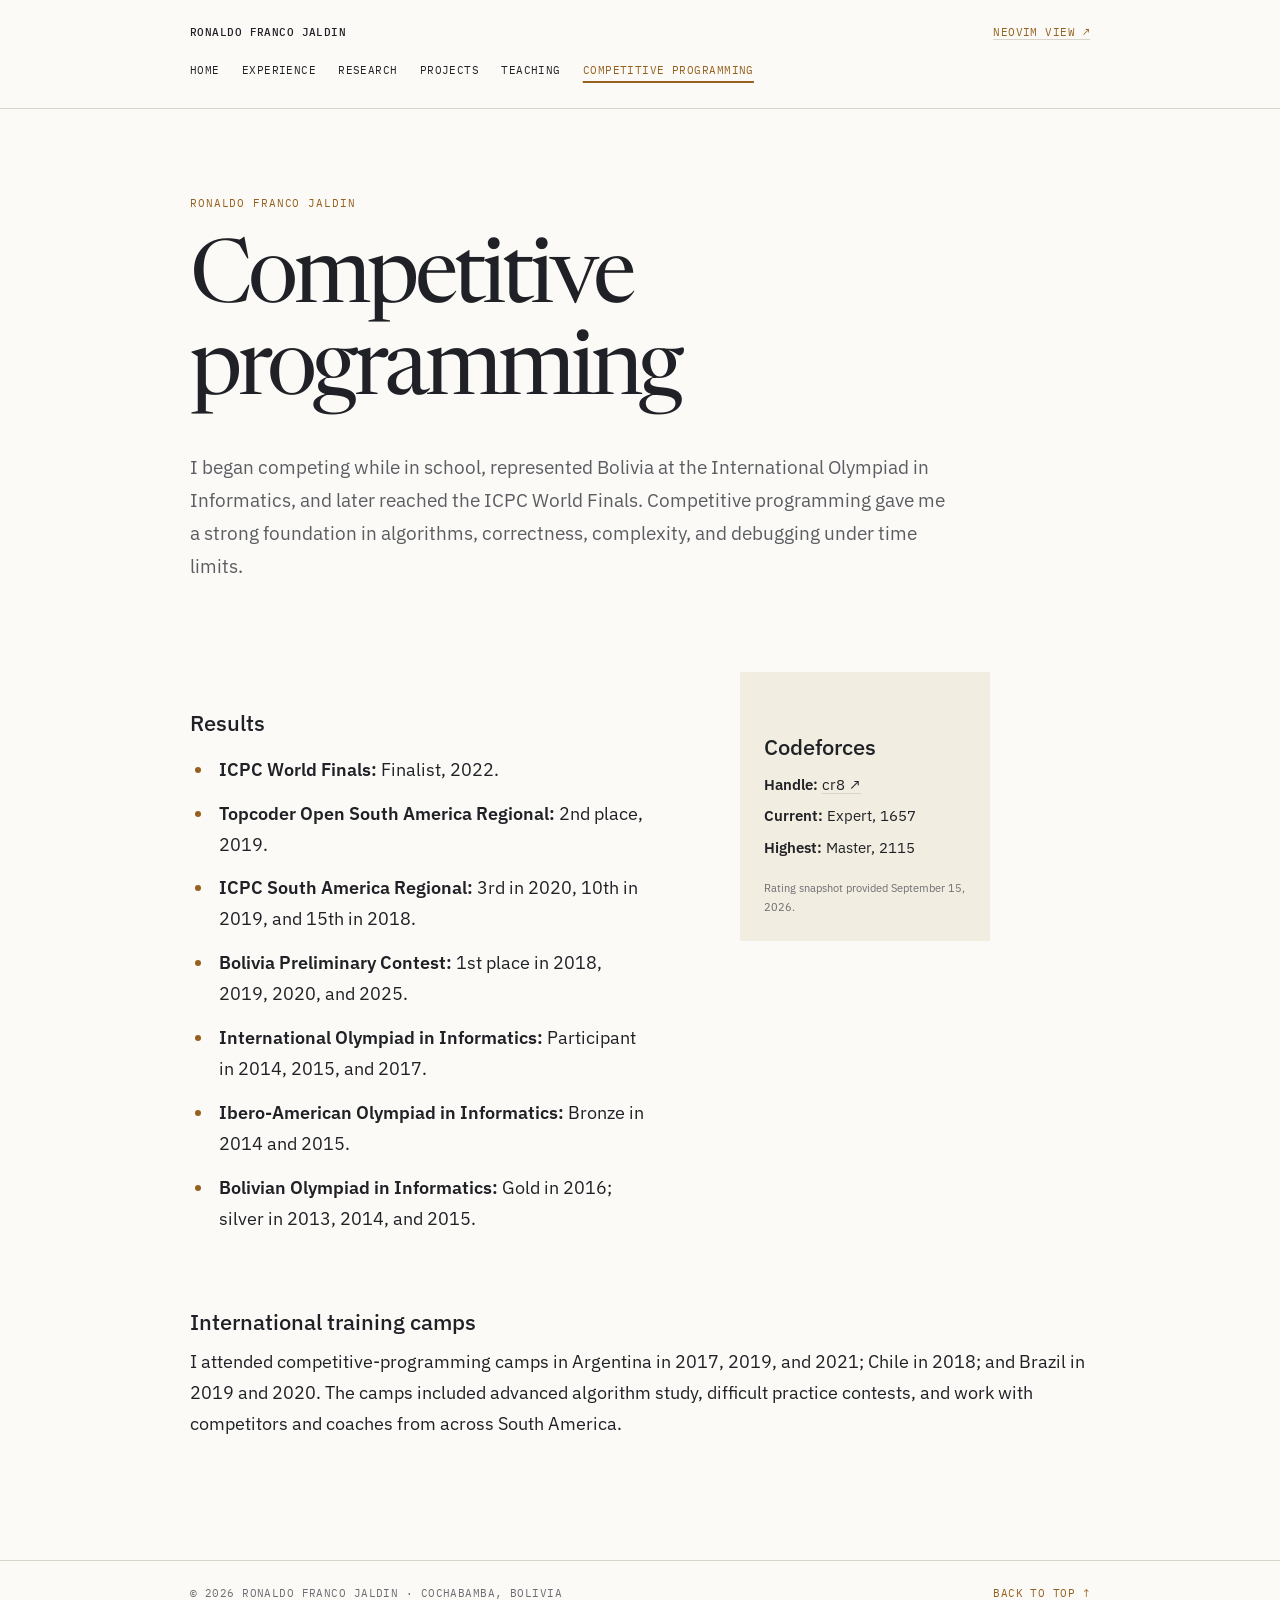
==== competitive-programming.html @ fc4c848e "Publish portfolio with reading and Neovim presentations" ====
<!doctype html>
<html lang="en">
  <head>
    <meta charset="utf-8">
    <meta name="viewport" content="width=device-width, initial-scale=1">
    <meta name="theme-color" content="#fbfaf6">
    <meta
      name="description"
      content="ICPC and IOI achievements, competitive-programming training camps, and the Codeforces profile of Ronaldo Franco Jaldin."
    >
    <meta name="author" content="Ronaldo Franco Jaldin">
    <title>Competitive Programming — Ronaldo Franco Jaldin</title>
    <link rel="preconnect" href="https://fonts.googleapis.com">
    <link rel="preconnect" href="https://fonts.gstatic.com" crossorigin>
    <link
      href="https://fonts.googleapis.com/css2?family=IBM+Plex+Mono:wght@400;500&amp;family=IBM+Plex+Sans:ital,wght@0,400;0,500;0,600;1,400&amp;family=Newsreader:opsz,wght@6..72,400;6..72,500&amp;display=swap"
      rel="stylesheet"
    >
    <link rel="icon" href="assets/images/favicon.svg" type="image/svg+xml">
    <link rel="stylesheet" href="assets/css/small.css">
  </head>
  <body>
    <a class="skip-link" href="#content">Skip to content</a>
    <header class="page-header">
      <div class="page">
        <div class="header-title"><a class="name" href="index.html">Ronaldo Franco Jaldin</a><a href="competitive-programming_nvim.html" class="theme-switch">Neovim view ↗</a></div>
        <nav aria-label="Main navigation">
          <a href="index.html">Home</a>
          <a href="experience.html">Experience</a>
          <a href="research.html">Research</a>
          <a href="projects.html">Projects</a>
          <a href="teaching.html">Teaching</a>
          <a href="competitive-programming.html" aria-current="page">Competitive Programming</a>
        </nav>
      </div>
    </header>
    <main class="page" id="content" tabindex="-1">
      <header class="page-intro">
        <p class="label">Ronaldo Franco Jaldin</p>
        <h1>Competitive programming</h1>
        <p class="lead">I began competing while in school, represented Bolivia at the International
          Olympiad in Informatics, and later reached the ICPC World Finals. Competitive
          programming gave me a strong foundation in algorithms, correctness, complexity,
          and debugging under time limits.</p>
      </header>

        <div class="split">
          <div>
            <h2 class="subheading">Results</h2>
            <ul>
              <li><strong>ICPC World Finals:</strong> Finalist, 2022.</li>
              <li><strong>Topcoder Open South America Regional:</strong> 2nd place, 2019.</li>
              <li><strong>ICPC South America Regional:</strong> 3rd in 2020, 10th in 2019, and 15th in 2018.</li>
              <li><strong>Bolivia Preliminary Contest:</strong> 1st place in 2018, 2019, 2020, and 2025.</li>
              <li><strong>International Olympiad in Informatics:</strong> Participant in 2014, 2015, and 2017.</li>
              <li><strong>Ibero-American Olympiad in Informatics:</strong> Bronze in 2014 and 2015.</li>
              <li><strong>Bolivian Olympiad in Informatics:</strong> Gold in 2016; silver in 2013, 2014, and 2015.</li>
            </ul>
          </div>
          <aside>
            <h2 class="subheading">Codeforces</h2>
            <p><strong>Handle:</strong> <a href="https://codeforces.com/profile/cr8" target="_blank" rel="noreferrer">cr8 ↗</a></p>
            <p><strong>Current:</strong> Expert, 1657</p>
            <p><strong>Highest:</strong> Master, 2115</p>
            <small>Rating snapshot provided September 15, 2026.</small>
          </aside>
        </div>

        <h2 class="subheading">International training camps</h2>
        <p>
          I attended competitive-programming camps in Argentina in 2017, 2019, and 2021;
          Chile in 2018; and Brazil in 2019 and 2020. The camps included advanced algorithm
          study, difficult practice contests, and work with competitors and coaches from
          across South America.
        </p>

    </main>
    <footer class="page-footer">
      <div class="page">
        <span>© 2026 Ronaldo Franco Jaldin · Cochabamba, Bolivia</span>
        <a href="#content">Back to top ↑</a>
      </div>
    </footer>
  </body>
</html>
---- assets/css/small.css ----
:root {
  color-scheme: light;
  --paper: #fbfaf6;
  --ink: #202126;
  --muted: #5c5d63;
  --quiet: #6d6d73;
  --rule: #d9d5ca;
  --accent: #96601e;
  --note: #f2ede1;
  --sans: "IBM Plex Sans", -apple-system, BlinkMacSystemFont, "Segoe UI", sans-serif;
  --serif: "Newsreader", Georgia, serif;
  --mono: "IBM Plex Mono", Consolas, monospace;
}

* {
  box-sizing: border-box;
}

html {
  scroll-behavior: smooth;
}

body {
  margin: 0;
  background: var(--paper);
  color: var(--ink);
  font-family: var(--sans);
  font-size: 18px;
  line-height: 1.72;
  text-rendering: optimizeLegibility;
  -webkit-font-smoothing: antialiased;
}

a {
  color: inherit;
  text-decoration-color: var(--rule);
  text-underline-offset: 3px;
}

a:hover {
  color: var(--accent);
  text-decoration-color: var(--accent);
}

:focus-visible {
  outline: 3px solid rgba(150, 96, 30, 0.3);
  outline-offset: 4px;
}

.skip-link {
  position: fixed;
  z-index: 10;
  top: 10px;
  left: 10px;
  padding: 8px 12px;
  transform: translateY(-150%);
  background: var(--ink);
  color: var(--paper);
}

.skip-link:focus {
  transform: none;
}

.page {
  width: min(calc(100% - 48px), 900px);
  margin-inline: auto;
}

.page-header {
  border-bottom: 1px solid var(--rule);
}

.page-header .page,
.page-footer .page {
  display: flex;
  min-height: 66px;
  align-items: center;
  justify-content: space-between;
  gap: 25px;
}

.page-header a,
.page-footer {
  font-family: var(--mono);
  font-size: 11px;
  letter-spacing: 0.04em;
  text-transform: uppercase;
}

.page-header .name {
  color: var(--ink);
  font-weight: 500;
  text-decoration: none;
}

.header-title {
  display: flex;
  justify-content: space-between;
  align-items: center;
  flex-wrap: wrap;
  gap: 10px 24px;
  width: 100%;
}

.page-header .theme-switch {
  color: var(--accent);
}

.page-header nav {
  display: flex;
  flex-wrap: wrap;
  gap: 9px 22px;
}

.page-header .page {
  flex-direction: column;
  align-items: flex-start;
  gap: 14px;
  padding-block: 23px;
}

.page-header nav a {
  padding-block: 5px;
  text-decoration: none;
}

.page-header nav a:hover,
.page-header nav a[aria-current="page"] {
  color: var(--accent);
  text-decoration: underline;
  text-decoration-thickness: 2px;
  text-underline-offset: 7px;
}

main.page {
  padding-bottom: 100px;
}

.intro {
  padding-block: clamp(64px, 9vw, 100px);
}

.page-intro {
  padding-block: clamp(55px, 8vw, 85px) 35px;
}

.page-intro h1 {
  max-width: 100%;
  margin-bottom: 30px;
  font-size: clamp(2.65rem, 7.5vw, 5.5rem);
  line-height: 1.05;
}

.page-intro .lead {
  max-width: 760px;
  color: var(--muted);
}

.cv-links,
.project-links {
  display: flex;
  flex-wrap: wrap;
  gap: 12px 25px;
}

.cv-links {
  margin-top: 30px;
}

.cv-links a {
  color: var(--accent);
  font-size: 15px;
}

.cv-links span {
  font-size: 12px;
}

.page-list a {
  display: grid;
  grid-template-columns: minmax(0, 1fr) auto;
  gap: 5px 20px;
  padding-block: 22px;
  border-bottom: 1px solid var(--rule);
  text-decoration: none;
}

.page-list a > span:first-child {
  font-size: 1.25rem;
  font-weight: 500;
}

.page-list p {
  grid-column: 1;
  margin: 0;
  color: var(--muted);
  font-size: 16px;
}

.page-list a > span:last-child {
  grid-column: 2;
  grid-row: 1 / 3;
  align-self: center;
  color: var(--accent);
}

.page-list a:hover > span:first-child {
  text-decoration: underline;
  text-underline-offset: 5px;
}

.label,
.kind,
time {
  color: var(--accent);
  font-family: var(--mono);
  font-size: 11px;
  letter-spacing: 0.08em;
  text-transform: uppercase;
}

h1,
h2 {
  font-family: var(--serif);
  font-weight: 400;
  letter-spacing: -0.045em;
}

h1 {
  max-width: 780px;
  margin: 22px 0 3px;
  font-size: clamp(3.8rem, 10vw, 7rem);
  line-height: 0.9;
}

.role {
  margin: 19px 0 40px;
  color: var(--accent);
  font-family: var(--serif);
  font-size: clamp(1.6rem, 4vw, 2.7rem);
}

.intro > p:not(.label):not(.role) {
  max-width: 760px;
}

.lead {
  color: var(--ink);
  font-size: 1.2rem;
}

.contact-list {
  display: flex;
  flex-wrap: wrap;
  gap: 7px 24px;
  padding: 25px 0 0;
  margin: 32px 0 0;
  border-top: 1px solid var(--rule);
  list-style: none;
}

.contact-list a,
.more {
  color: var(--accent);
  font-family: var(--mono);
  font-size: 11px;
  text-transform: uppercase;
}

section {
  padding-block: 75px;
  border-top: 1px solid var(--rule);
}

h2 {
  margin: 0 0 48px;
  font-size: clamp(2.5rem, 6vw, 4rem);
  line-height: 1;
}

h3 {
  margin: 37px 0 11px;
  font-size: 1.35rem;
  line-height: 1.3;
}

p {
  margin: 0 0 20px;
}

section > p,
.item > p,
.item > ul,
.split {
  max-width: 800px;
}

strong {
  font-weight: 600;
}

.item {
  padding-block: 41px;
  border-top: 1px solid var(--rule);
}

h2 + .item,
section > .item:first-of-type {
  border-top: 0;
}

.item header {
  display: grid;
  grid-template-columns: minmax(0, 1fr) auto;
  gap: 30px;
  margin-bottom: 22px;
}

.item header h3 {
  margin: 0 0 3px;
}

.item header h2,
h2.subheading {
  margin: 0 0 11px;
  font-family: var(--sans);
  font-size: 1.35rem;
  font-weight: 500;
  letter-spacing: normal;
  line-height: 1.3;
}

h2.subheading {
  margin-top: 37px;
}

.project-stack,
.page-note {
  color: var(--muted);
  font-size: 15px;
}

.projects .item header {
  grid-template-columns: 1fr;
  margin-bottom: 14px;
}

.projects .item header .kind {
  margin-bottom: 12px;
  color: var(--accent);
  font-size: 11px;
}

.projects .item header h2 {
  margin-bottom: 0;
}

.item header p {
  margin: 0;
  color: var(--quiet);
  font-size: 14px;
}

.item time {
  padding-top: 5px;
  white-space: nowrap;
}

.item ul,
.split ul {
  padding-left: 24px;
}

.item li,
.split li {
  padding-left: 5px;
  margin-bottom: 13px;
}

li::marker {
  color: var(--accent);
}

.kind {
  margin-bottom: 7px !important;
}

.compact {
  padding-block: 31px;
}

.split {
  display: grid;
  grid-template-columns: minmax(0, 1fr) 250px;
  gap: clamp(40px, 8vw, 90px);
  margin-block: 35px 55px;
}

.split h3 {
  margin-top: 0;
}

.split aside {
  align-self: start;
  padding: 24px;
  background: var(--note);
  font-size: 15px;
}

.split aside p {
  margin-bottom: 6px;
}

.split aside small {
  display: block;
  margin-top: 18px;
  color: var(--quiet);
  font-size: 11px;
}

.skills {
  margin-block: 45px;
  border-top: 1px solid var(--rule);
}

.skills div {
  display: grid;
  grid-template-columns: 220px 1fr;
  gap: 30px;
  padding-block: 15px;
  border-bottom: 1px solid var(--rule);
}

.skills dt {
  color: var(--accent);
  font-family: var(--mono);
  font-size: 11px;
  letter-spacing: 0.04em;
  text-transform: uppercase;
}

.skills dd {
  margin: 0;
  color: var(--muted);
  font-size: 15px;
}

.closing a {
  color: var(--accent);
}

.page-footer {
  border-top: 1px solid var(--rule);
  color: var(--quiet);
}

.page-footer a {
  color: var(--accent);
}

@media (max-width: 680px) {
  body {
    font-size: 17px;
  }

  .page {
    width: min(calc(100% - 32px), 900px);
  }

  .page-header .page {
    align-items: flex-start;
    flex-direction: column;
    padding-block: 17px;
  }

  .page-header nav {
    gap: 7px 16px;
  }

  .item header,
  .split,
  .skills div {
    grid-template-columns: 1fr;
  }

  .item header {
    gap: 8px;
  }

  .item time {
    grid-row: 1;
  }

  .skills div {
    gap: 4px;
  }

  .page-footer .page {
    align-items: flex-start;
    flex-direction: column;
    padding-block: 20px;
  }
}

@media print {
  .page-header,
  .page-footer,
  .contact-list {
    display: none;
  }

  body {
    font-size: 12px;
  }

  .intro,
  .page-intro,
  section {
    padding-block: 30px;
  }
}

@media (prefers-reduced-motion: reduce) {
  html {
    scroll-behavior: auto;
  }
}
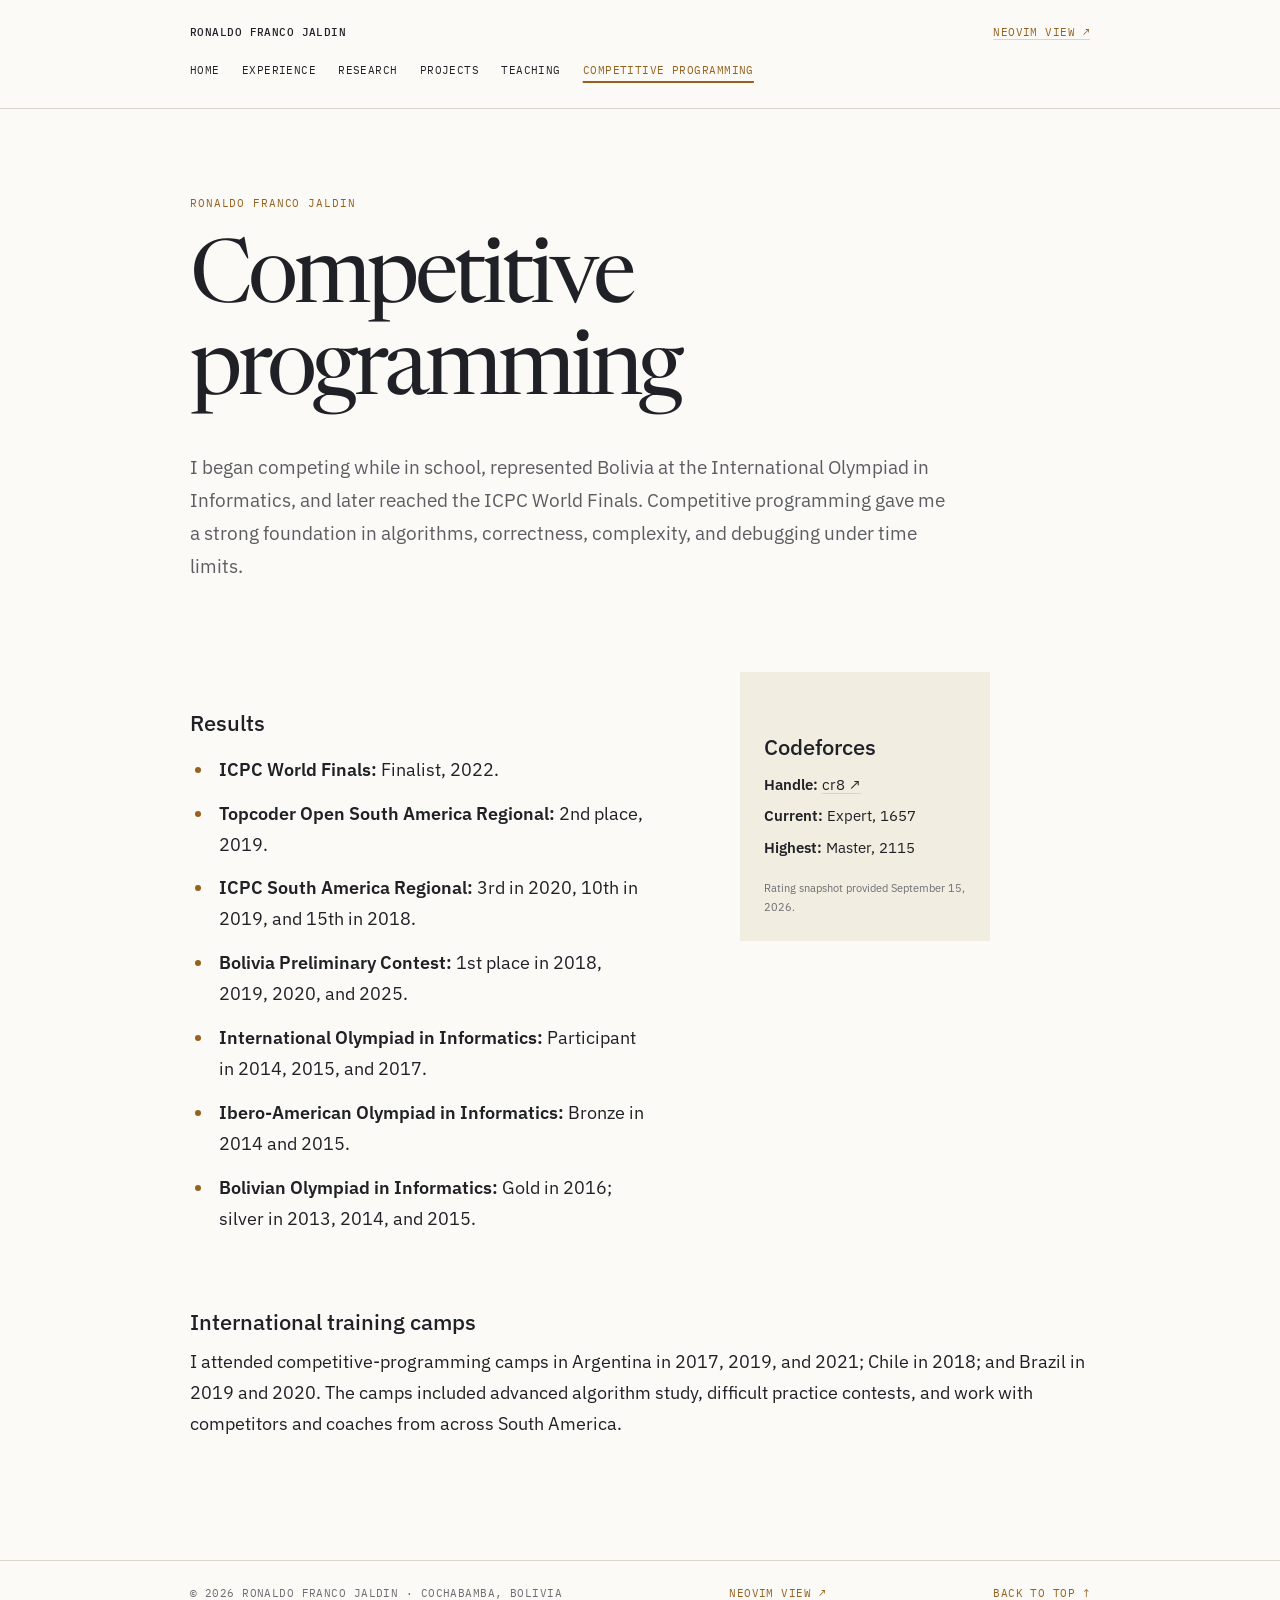
==== commit 422d251f: "Add persistent Gruvbox dark mode and footer view switches" ====
--- a/competitive-programming.html
+++ b/competitive-programming.html
@@ -78,6 +78,7 @@
     <footer class="page-footer">
       <div class="page">
         <span>© 2026 Ronaldo Franco Jaldin · Cochabamba, Bolivia</span>
+        <a href="competitive-programming_nvim.html">Neovim view ↗</a>
         <a href="#content">Back to top ↑</a>
       </div>
     </footer>
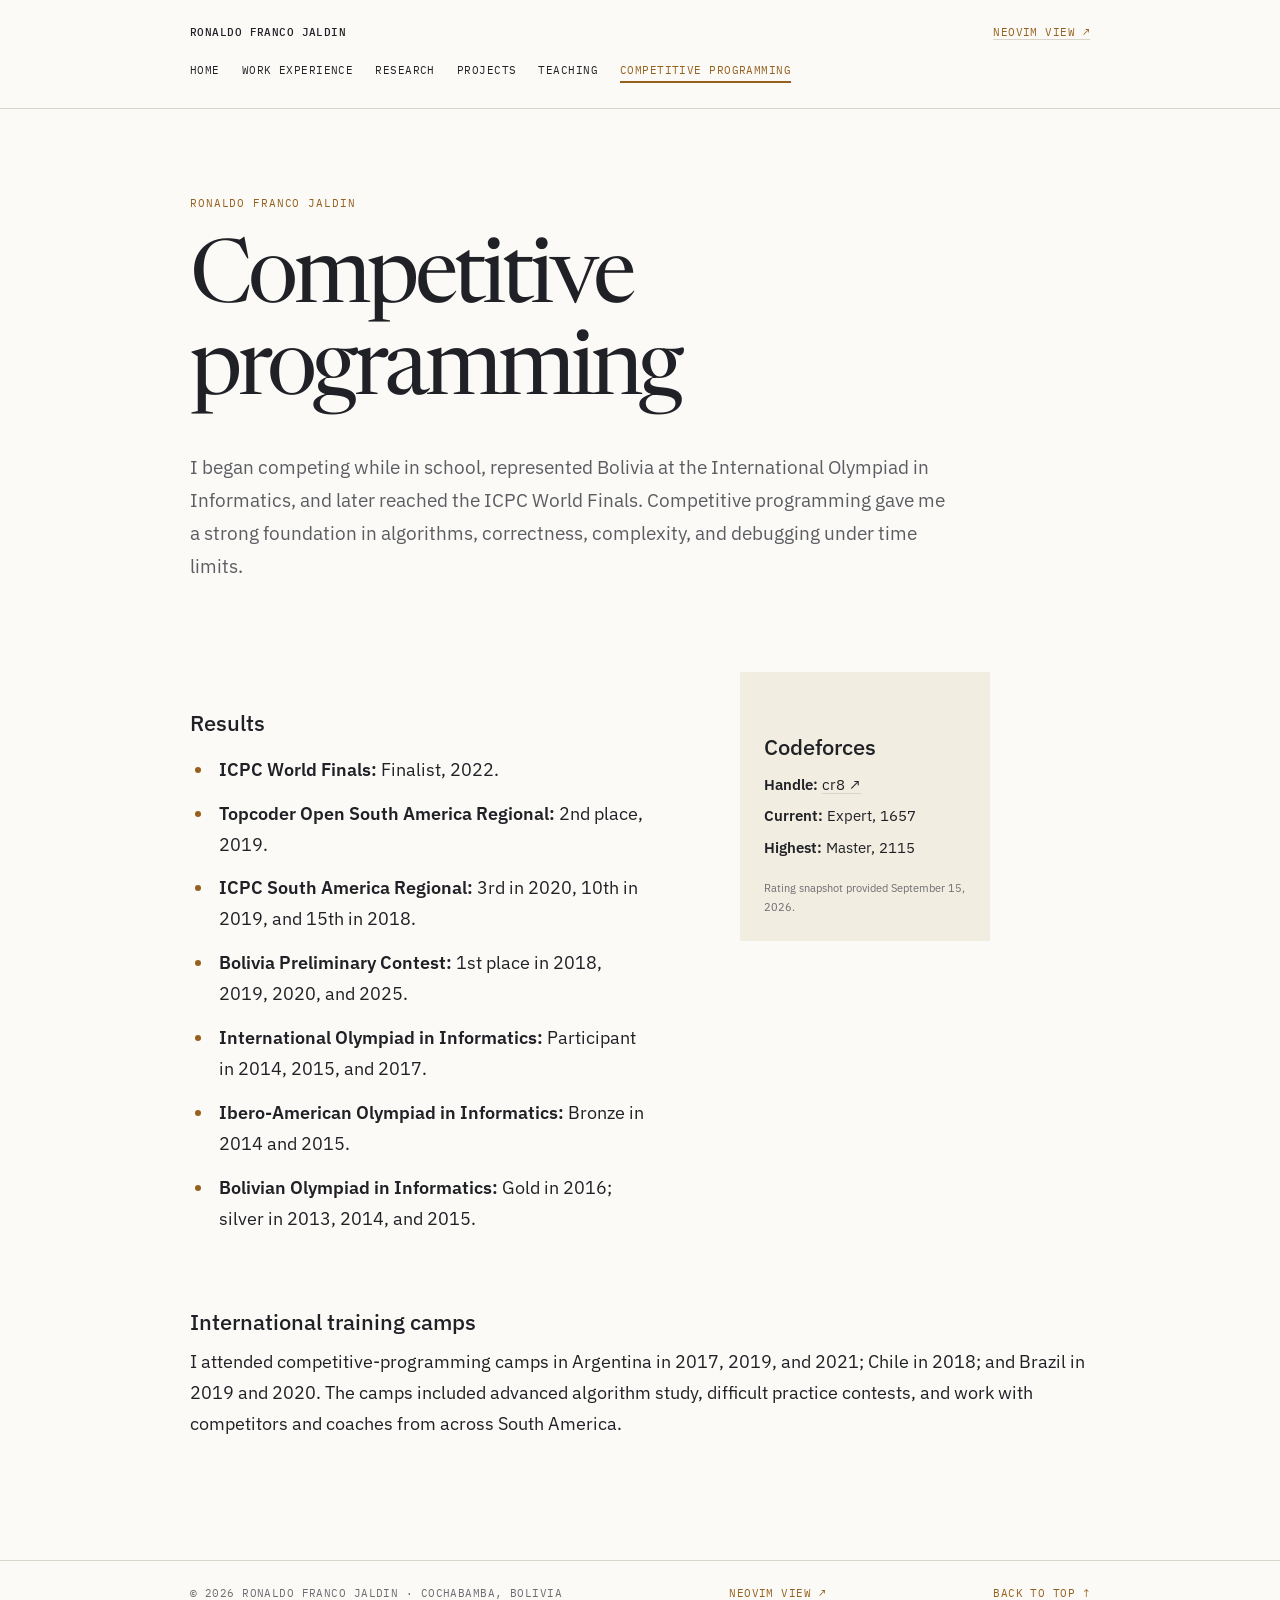
==== commit 0b5eefe8: "Refine portfolio copy and open CVs in new tabs" ====
--- a/competitive-programming.html
+++ b/competitive-programming.html
@@ -26,7 +26,7 @@
         <div class="header-title"><a class="name" href="index.html">Ronaldo Franco Jaldin</a><a href="competitive-programming_nvim.html" class="theme-switch">Neovim view ↗</a></div>
         <nav aria-label="Main navigation">
           <a href="index.html">Home</a>
-          <a href="experience.html">Experience</a>
+          <a href="experience.html">Work Experience</a>
           <a href="research.html">Research</a>
           <a href="projects.html">Projects</a>
           <a href="teaching.html">Teaching</a>
